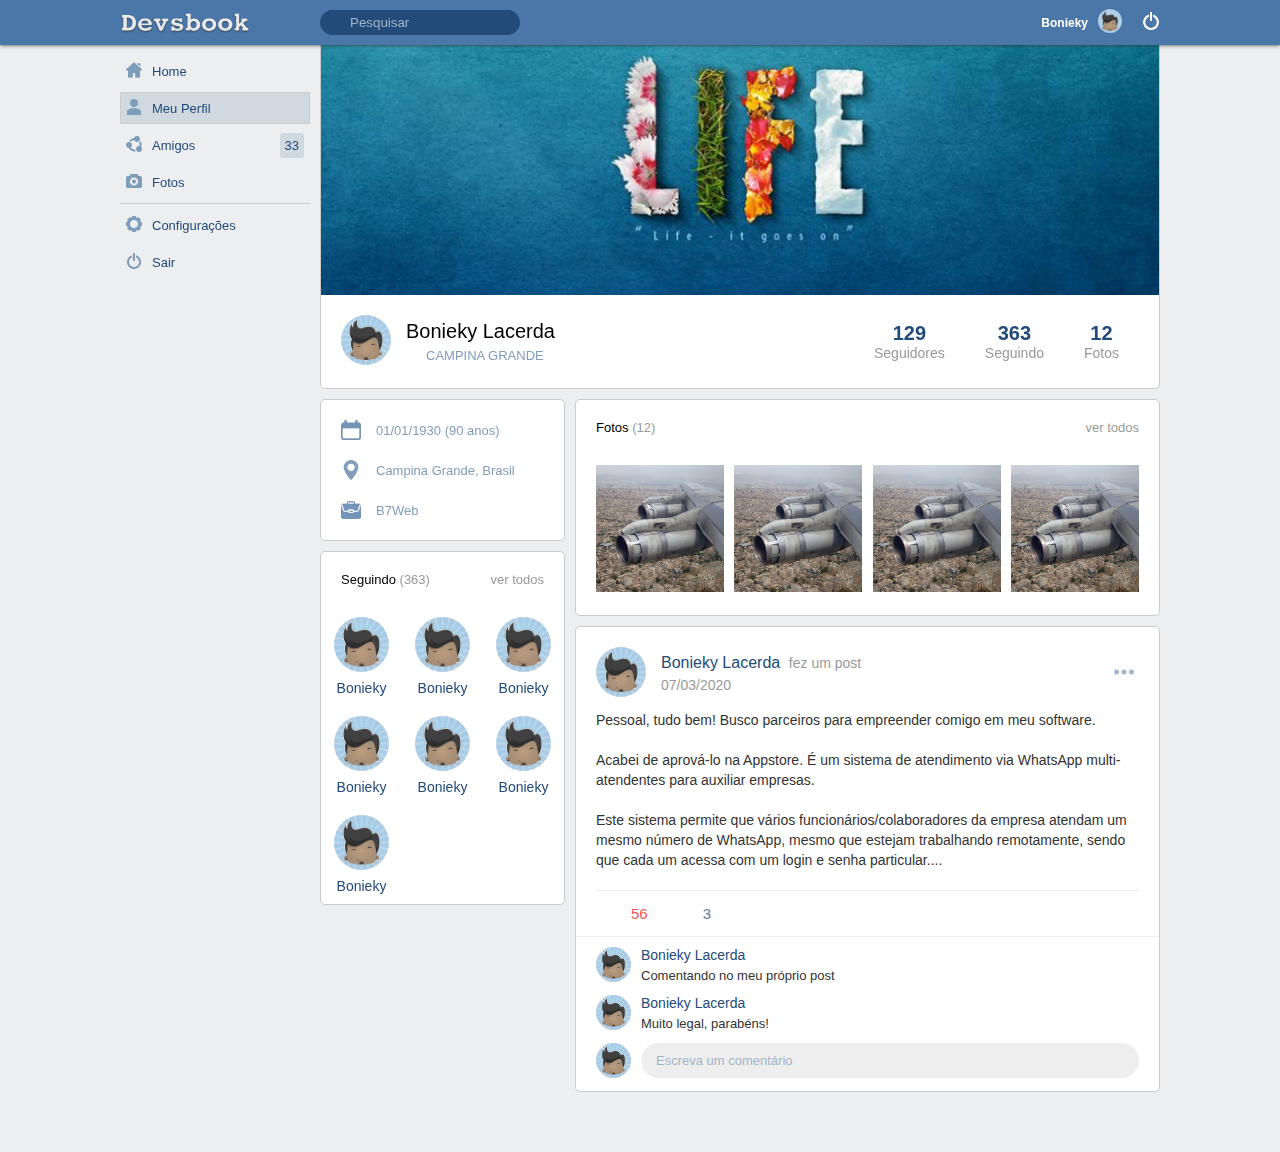
==== _MODELO/perfil.html @ 4f3a2437 "Projeto de uma rede social em MVC" ====
<!DOCTYPE html>
<html>
<head>
    <meta charset="utf-8" />
    <title></title>
    <meta name="viewport" content="width=device-width,minimum-scale=1,initial-scale=1"/>
    <link rel="stylesheet" href="../public/assets/css/style.css" />
</head>
<body>
    <header>
        <div class="container">
            <div class="logo">
                <a href=""><img src="../public/assets/images/devsbook_logo.png" /></a>
            </div>
            <div class="head-side">
                <div class="head-side-left">
                    <div class="search-area">
                        <form method="GET">
                            <input type="search" placeholder="Pesquisar" name="s" />
                        </form>
                    </div>
                </div>
                <div class="head-side-right">
                    <a href="" class="user-area">
                        <div class="user-area-text">Bonieky</div>
                        <div class="user-area-icon">
                            <img src="../public/media/avatars/avatar.jpg" />
                        </div>
                    </a>
                    <a href="" class="user-logout">
                        <img src="../public/assets/images/power_white.png" />
                    </a>
                </div>
            </div>
        </div>
    </header>
    <section class="container main">
        <aside class="mt-10">
            <nav>
                <a href="">
                    <div class="menu-item">
                        <div class="menu-item-icon">
                            <img src="../public/assets/images/home-run.png" width="16" height="16" />
                        </div>
                        <div class="menu-item-text">
                            Home
                        </div>
                    </div>
                </a>
                <a href="">
                    <div class="menu-item active">
                        <div class="menu-item-icon">
                            <img src="../public/assets/images/user.png" width="16" height="16" />
                        </div>
                        <div class="menu-item-text">
                            Meu Perfil
                        </div>
                    </div>
                </a>
                <a href="">
                    <div class="menu-item">
                        <div class="menu-item-icon">
                            <img src="../public/assets/images/friends.png" width="16" height="16" />
                        </div>
                        <div class="menu-item-text">
                            Amigos
                        </div>
                        <div class="menu-item-badge">
                            33
                        </div>
                    </div>
                </a>
                <a href="">
                    <div class="menu-item">
                        <div class="menu-item-icon">
                            <img src="../public/assets/images/photo.png" width="16" height="16" />
                        </div>
                        <div class="menu-item-text">
                            Fotos
                        </div>
                    </div>
                </a>
                <div class="menu-splitter"></div>
                <a href="">
                    <div class="menu-item">
                        <div class="menu-item-icon">
                            <img src="../public/assets/images/settings.png" width="16" height="16" />
                        </div>
                        <div class="menu-item-text">
                            Configurações
                        </div>
                    </div>
                </a>
                <a href="">
                    <div class="menu-item">
                        <div class="menu-item-icon">
                            <img src="../public/assets/images/power.png" width="16" height="16" />
                        </div>
                        <div class="menu-item-text">
                            Sair
                        </div>
                    </div>
                </a>
            </nav>
        </aside>
        <section class="feed">

            <div class="row">
                <div class="box flex-1 border-top-flat">
                    <div class="box-body">
                        <div class="profile-cover" style="background-image: url('../public/media/covers/cover.jpg');"></div>
                        <div class="profile-info m-20 row">
                            <div class="profile-info-avatar">
                                <img src="../public/media/avatars/avatar.jpg" />
                            </div>
                            <div class="profile-info-name">
                                <div class="profile-info-name-text">Bonieky Lacerda</div>
                                <div class="profile-info-location">Campina Grande</div>
                            </div>
                            <div class="profile-info-data row">
                                <div class="profile-info-item m-width-20">
                                    <div class="profile-info-item-n">129</div>
                                    <div class="profile-info-item-s">Seguidores</div>
                                </div>
                                <div class="profile-info-item m-width-20">
                                    <div class="profile-info-item-n">363</div>
                                    <div class="profile-info-item-s">Seguindo</div>
                                </div>
                                <div class="profile-info-item m-width-20">
                                    <div class="profile-info-item-n">12</div>
                                    <div class="profile-info-item-s">Fotos</div>
                                </div>
                            </div>
                        </div>
                    </div>
                </div>
            </div>
            
            <div class="row">

                <div class="column side pr-5">
                    
                    <div class="box">
                        <div class="box-body">
                            
                            <div class="user-info-mini">
                                <img src="../public/assets/images/calendar.png" />
                                01/01/1930 (90 anos)
                            </div>

                            <div class="user-info-mini">
                                <img src="../public/assets/images/pin.png" />
                                Campina Grande, Brasil
                            </div>

                            <div class="user-info-mini">
                                <img src="../public/assets/images/work.png" />
                                B7Web
                            </div>

                        </div>
                    </div>

                    <div class="box">
                        <div class="box-header m-10">
                            <div class="box-header-text">
                                Seguindo
                                <span>(363)</span>
                            </div>
                            <div class="box-header-buttons">
                                <a href="">ver todos</a>
                            </div>
                        </div>
                        <div class="box-body friend-list">
                            
                            <div class="friend-icon">
                                <a href="">
                                    <div class="friend-icon-avatar">
                                        <img src="../public/media/avatars/avatar.jpg" />
                                    </div>
                                    <div class="friend-icon-name">
                                        Bonieky
                                    </div>
                                </a>
                            </div>

                            <div class="friend-icon">
                                <a href="">
                                    <div class="friend-icon-avatar">
                                        <img src="../public/media/avatars/avatar.jpg" />
                                    </div>
                                    <div class="friend-icon-name">
                                        Bonieky
                                    </div>
                                </a>
                            </div>

                            <div class="friend-icon">
                                <a href="">
                                    <div class="friend-icon-avatar">
                                        <img src="../public/media/avatars/avatar.jpg" />
                                    </div>
                                    <div class="friend-icon-name">
                                        Bonieky
                                    </div>
                                </a>
                            </div>

                            <div class="friend-icon">
                                <a href="">
                                    <div class="friend-icon-avatar">
                                        <img src="../public/media/avatars/avatar.jpg" />
                                    </div>
                                    <div class="friend-icon-name">
                                        Bonieky
                                    </div>
                                </a>
                            </div>

                            <div class="friend-icon">
                                <a href="">
                                    <div class="friend-icon-avatar">
                                        <img src="../public/media/avatars/avatar.jpg" />
                                    </div>
                                    <div class="friend-icon-name">
                                        Bonieky
                                    </div>
                                </a>
                            </div>

                            <div class="friend-icon">
                                <a href="">
                                    <div class="friend-icon-avatar">
                                        <img src="../public/media/avatars/avatar.jpg" />
                                    </div>
                                    <div class="friend-icon-name">
                                        Bonieky
                                    </div>
                                </a>
                            </div>

                            <div class="friend-icon">
                                <a href="">
                                    <div class="friend-icon-avatar">
                                        <img src="../public/media/avatars/avatar.jpg" />
                                    </div>
                                    <div class="friend-icon-name">
                                        Bonieky
                                    </div>
                                </a>
                            </div>

                        </div>
                    </div>

                </div>
                <div class="column pl-5">

                    <div class="box">
                        <div class="box-header m-10">
                            <div class="box-header-text">
                                Fotos
                                <span>(12)</span>
                            </div>
                            <div class="box-header-buttons">
                                <a href="">ver todos</a>
                            </div>
                        </div>
                        <div class="box-body row m-20">
                            
                            <div class="user-photo-item">
                                <a href="#modal-1" rel="modal:open">
                                    <img src="../public/media/uploads/1.jpg" />
                                </a>
                                <div id="modal-1" style="display:none">
                                    <img src="../public/media/uploads/1.jpg" />
                                </div>
                            </div>

                            <div class="user-photo-item">
                                <a href="#modal-2" rel="modal:open">
                                    <img src="../public/media/uploads/1.jpg" />
                                </a>
                                <div id="modal-2" style="display:none">
                                    <img src="../public/media/uploads/1.jpg" />
                                </div>
                            </div>

                            <div class="user-photo-item">
                                <a href="#modal-3" rel="modal:open">
                                    <img src="../public/media/uploads/1.jpg" />
                                </a>
                                <div id="modal-3" style="display:none">
                                    <img src="../public/media/uploads/1.jpg" />
                                </div>
                            </div>

                            <div class="user-photo-item">
                                <a href="#modal-4" rel="modal:open">
                                    <img src="../public/media/uploads/1.jpg" />
                                </a>
                                <div id="modal-4" style="display:none">
                                    <img src="../public/media/uploads/1.jpg" />
                                </div>
                            </div>
                            
                        </div>
                    </div>

                    <div class="box feed-item">
                        <div class="box-body">
                            <div class="feed-item-head row mt-20 m-width-20">
                                <div class="feed-item-head-photo">
                                    <a href=""><img src="../public/media/avatars/avatar.jpg" /></a>
                                </div>
                                <div class="feed-item-head-info">
                                    <a href=""><span class="fidi-name">Bonieky Lacerda</span></a>
                                    <span class="fidi-action">fez um post</span>
                                    <br/>
                                    <span class="fidi-date">07/03/2020</span>
                                </div>
                                <div class="feed-item-head-btn">
                                    <img src="../public/assets/images/more.png" />
                                </div>
                            </div>
                            <div class="feed-item-body mt-10 m-width-20">
                                Pessoal, tudo bem! Busco parceiros para empreender comigo em meu software.<br/><br/>
                                Acabei de aprová-lo na Appstore. É um sistema de atendimento via WhatsApp multi-atendentes para auxiliar empresas.<br/><br/>
                                Este sistema permite que vários funcionários/colaboradores da empresa atendam um mesmo número de WhatsApp, mesmo que estejam trabalhando remotamente, sendo que cada um acessa com um login e senha particular....
                            </div>
                            <div class="feed-item-buttons row mt-20 m-width-20">
                                <div class="like-btn on">56</div>
                                <div class="msg-btn">3</div>
                            </div>
                            <div class="feed-item-comments">
                                
                                <div class="fic-item row m-height-10 m-width-20">
                                    <div class="fic-item-photo">
                                        <a href=""><img src="../public/media/avatars/avatar.jpg" /></a>
                                    </div>
                                    <div class="fic-item-info">
                                        <a href="">Bonieky Lacerda</a>
                                        Comentando no meu próprio post
                                    </div>
                                </div>

                                <div class="fic-item row m-height-10 m-width-20">
                                    <div class="fic-item-photo">
                                        <a href=""><img src="../public/media/avatars/avatar.jpg" /></a>
                                    </div>
                                    <div class="fic-item-info">
                                        <a href="">Bonieky Lacerda</a>
                                        Muito legal, parabéns!
                                    </div>
                                </div>

                                <div class="fic-answer row m-height-10 m-width-20">
                                    <div class="fic-item-photo">
                                        <a href=""><img src="../public/media/avatars/avatar.jpg" /></a>
                                    </div>
                                    <input type="text" class="fic-item-field" placeholder="Escreva um comentário" />
                                </div>

                            </div>
                        </div>
                    </div>


                </div>
                
            </div>

        </section>
    </section>
    <div class="modal">
        <div class="modal-inner">
            <a rel="modal:close">&times;</a>
            <div class="modal-content"></div>
        </div>
    </div>
    <script type="text/javascript" src="../public/assets/js/script.js"></script>
    <script type="text/javascript" src="../public/assets/js/vanillaModal.js"></script>
</body>
</html>
---- public/assets/css/style.css ----
@import 'defaults.css';
@import 'feed-item.css';
@import 'modal.css';

* {
    box-sizing: border-box;
    margin: 0;
    padding: 0;
}
body {
    font-family: Helvetica;
    font-size:13px;
    background-color:#edeef0;
    margin:0;
    padding-bottom:50px;
}
.container {
    max-width:1040px;
    margin:auto;
}
header {
    background-color:#4a76a8;
    height:45px;
    box-shadow: 0px 0px 4px #333;
    position:relative;
    z-index:99;
}
header .container {
    display:flex;
    height:inherit;
}
header .logo {
    width: 200px;
    display: flex;
    align-items: center;
}
header .logo a {
    display: flex;
}
header .logo img {
    height:20px;
}
header .head-side {
    flex:1;
    display:flex;
    justify-content: space-between;
    align-items: center;
}
.head-side .head-side-left {
    display: flex;
}
.head-side .head-side-right {
    display: flex;
    align-items: center;
}
.search-area input {
    background-color:#224b7a;
    background-image: url('search.png');
    background-size: 13px;
    background-position-x: 10px;
    background-position-y: center;
    background-repeat: no-repeat;
    width:200px;
    height:25px;
    border-radius:15px;
    border:0;
    outline:0;
    padding-left:30px;
    transition: all .3s;
}
::placeholder {
    color:#A2B4C9;
}
.search-area input:focus {
    width:300px;
    background-color: #FFF;
}

.user-area {
    display:flex;
    align-items: center;
    cursor: pointer;
    text-decoration: none;
}
.user-area-text {
    color:#FFF;
    font-size:12px;
    font-weight: bold;
    margin-right:10px;
}
.user-area-icon {
    margin-right:5px;
}
.user-area-icon img {
    width:24px;
    height:24px;
    border-radius: 50%;
}
.user-area-box {
    width:100px;
    height:100px;
    position:absolute;
    background-color:#fff;
    top:45px;
}

.user-logout {
    display:block;
    margin-left:15px;
}
.user-logout img {
    width:18px;
    height:18px;
}

.main {
    display:flex;
}
.main aside {
    width:190px;
    margin-right:10px;
}
.main aside nav a {
    text-decoration: none;
    display:block;
    color:#224b7a;
    margin-bottom:5px;
}
.menu-splitter {
    border-top:1px solid #ccc;
    margin-bottom:5px;
}
.menu-item {
    display:flex;
    align-items: center;
    height:32px;
    border:1px solid #edeef0;
}
.menu-item:hover, .menu-item.active {
    background-color:#d1d9e0;
    border:1px solid #CCC;
}
.menu-item-icon {
    width:16px;
    margin-right:10px;
    margin-left:5px;
}
.menu-item-text {
    flex:1;
    font-size:13px;
}
.menu-item-badge {
    background-color:#d1d9e0;
    padding:5px;
    border-radius:3px;
    margin-right:5px;
}

.main .feed {
    flex:1;
}

.feed .box {
    background-color: #FFF;
    border:1px solid #c9cacc;
    border-radius:5px;
    margin-bottom:10px;
}
.box .box-header {
    padding:10px;
    display: flex;
    align-items: center;
    justify-content: space-between;
}
.box .box-header-text {
    flex:1;
}
.box .box-header-text span {
    color:#999;
}
.box .box-header-buttons a {
    font-size:13px;
    color:#999;
    text-decoration: none;
}
.box .box-body img {
    max-width:100%;
}

.feed .border-top-flat {
    border-top:0;
    border-top-left-radius: 0;
    border-top-right-radius: 0;
}

.feed .row {
    display:flex;
}
.feed .column {
    display:flex;
    flex-direction: column;
    justify-content: flex-start;
    flex:1;
}
.feed .side {
    flex:none;
    width:250px;
}


.feed-new-editor {
    align-items: center;
}
.feed-new-avatar {
    margin-right:10px;
}
.feed-new-avatar img {
    width:50px;
    height:50px;
    border-radius:50%;
}
.feed-new-input-placeholder {
    flex:1;
    font-size:14px;
    color:#333;
}
.feed-new-input {
    flex:1;
    outline:0;
    border:0;
    font-size:14px;
    display: none;
    color:#333;
}
.feed-new-send {
    cursor: pointer;
    margin-right:5px;
}
.feed-new-send img {
    width:25px;
    height:25px;
}

.banners .box-body {
    margin:0 10px 10px 10px;
}
.banners .box-body a {
    display: block;
    margin-bottom:5px;
}

.profile-cover {
    height:250px;
    background-size: cover;
    background-position: center;
}

.profile-info {
    align-items: center;
}
.profile-info-avatar {
    margin-right:15px;
}
.profile-info-avatar img {
    width:50px;
    height:50px;
    border-radius:50%;
}
.profile-info-name {
    flex:1;
}
.profile-info-name-text {
    font-size:20px;
    margin-bottom:5px;
}
.profile-info-name-text a {
    color:#000;
    text-decoration: none;
}
.profile-info-location {
    color:#819db9;
    font-size:13px;
    text-transform: uppercase;
    background-image:url('pin.png');
    background-size: auto 15px;
    background-position: left center;
    background-repeat: no-repeat;
    padding-left:20px;
}

.profile-info-item {
    text-align: center;
}
.profile-info-item-n {
    font-weight: bold;
    font-size:20px;
    color:#224b7a;
}
.profile-info-item-s {
    font-size:14px;
    color:#999;
}

.user-info-mini {
    display:flex;
    align-items: center;
    margin:20px;
    color:#819db9;
    font-size:13px;
}
.user-info-mini img {
    width:20px;
    height:20px;
    margin-right:15px;
}

.friend-list {
    display: grid;
    grid-template-columns: repeat(3, 1fr);
}
.full-friend-list {
    display: grid;
    grid-template-columns: repeat(7, 1fr);
}

.friend-icon {
    text-align: center;
    margin:10px 0;
}
.friend-icon a {
    text-decoration: none;
}
.friend-icon-avatar {
    margin-bottom:5px;
}
.friend-icon-avatar img {
    width:55px;
    height:55px;
    border-radius:50%;
}
.friend-icon-name {
    width:60px;
    font-size:14px;
    margin: auto;
    color:#224b7a;
    white-space: nowrap;
    overflow: hidden;
    text-overflow: ellipsis;
}

.user-photo-item {
    margin-right:10px;
}
.user-photo-item:last-child {
    margin-right:0;
}
.user-photo-item img {
    max-width: 100%;
}

.tabs {
    border-bottom: 1px solid #c9cacc;
    display: flex;
}
.tab-item {
    padding:20px;
    font-size:15px;
    color:#999;
    border-bottom:2px solid #FFF;
    cursor: pointer;
}
.tab-item:hover {
    color:#000;
}
.tab-item.active {
    color:#000;
    border-bottom:2px solid #224b7a;
}
.tab-body {
    display: none;
    padding:10px 0;
}

.full-user-photos {
    display: grid;
    grid-template-columns: repeat(4, 1fr);
    gap:10px;
    margin:20px;
}
.full-user-photos .user-photo-item {
    margin:0;
}

@media (max-width: 992px) {
    header .head-side-right {
        display:none !important;
    }

    header .logo {
        margin-left:10px;
    }

    .search-area input {
        width:35px;
    }
    .search-area input:focus {
        width:150px;
    }

    header .head-side {
        justify-content: flex-end;
    }

    .head-side-left {
        margin-right:10px;
    }

    .main {
        flex-direction: column;
    }

    .main aside {
        width:100%;
    }

    aside nav {
        display:flex;
        width: 100%;
        overflow-x: auto;
        padding: 0 10px;
    }

    .main aside nav a {
        margin-right:15px;
    }

    .menu-splitter {
        display:none;
    }

    .menu-item-badge {
        display:none;
    }

    .menu-item-text {
        margin-right:5px;
    }

    .feed .side {
        display:none;
    }

    .feed > .row > .column {
       padding:0 10px; 
    }

    .profile-cover {
        height:150px;
    }

    .profile-info {
        flex-direction: column;
    }

    .profile-info-name {
        margin-top:10px;
    }

    .profile-info-data {
        margin-top:30px;
    }

    .full-friend-list {
        grid-template-columns: repeat(3, 1fr);
    }

    .full-user-photos {
        grid-template-columns: repeat(1, 1fr);
    }

}
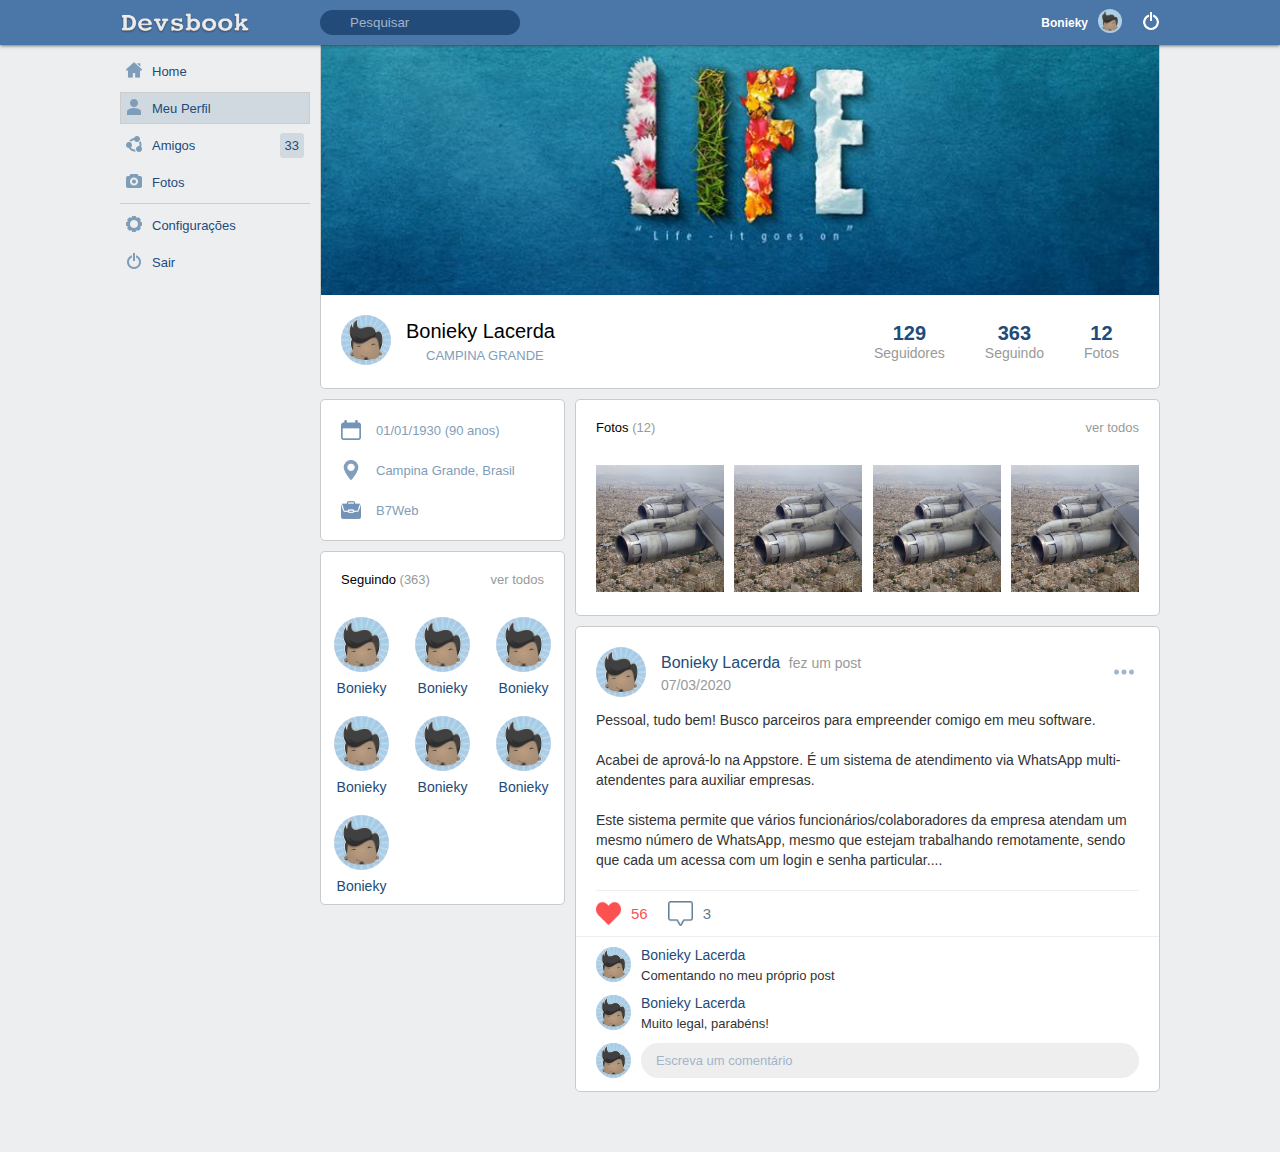
==== commit 794b4db0: "Implementação das visualização das fotos postadas no perfil do usuário" ====
--- a/_MODELO/perfil.html
+++ b/_MODELO/perfil.html
@@ -270,37 +270,37 @@
                             
                             <div class="user-photo-item">
                                 <a href="#modal-1" rel="modal:open">
-                                    <img src="../public/media/uploads/1.jpg" />
+                                    <img src="../public/media/uploads/01.jpg" />
                                 </a>
                                 <div id="modal-1" style="display:none">
-                                    <img src="../public/media/uploads/1.jpg" />
+                                    <img src="../public/media/uploads/01.jpg" />
                                 </div>
                             </div>
 
                             <div class="user-photo-item">
                                 <a href="#modal-2" rel="modal:open">
-                                    <img src="../public/media/uploads/1.jpg" />
+                                    <img src="../public/media/uploads/01.jpg" />
                                 </a>
                                 <div id="modal-2" style="display:none">
-                                    <img src="../public/media/uploads/1.jpg" />
+                                    <img src="../public/media/uploads/01.jpg" />
                                 </div>
                             </div>
 
                             <div class="user-photo-item">
                                 <a href="#modal-3" rel="modal:open">
-                                    <img src="../public/media/uploads/1.jpg" />
+                                    <img src="../public/media/uploads/01.jpg" />
                                 </a>
                                 <div id="modal-3" style="display:none">
-                                    <img src="../public/media/uploads/1.jpg" />
+                                    <img src="../public/media/uploads/01.jpg" />
                                 </div>
                             </div>
 
                             <div class="user-photo-item">
                                 <a href="#modal-4" rel="modal:open">
-                                    <img src="../public/media/uploads/1.jpg" />
+                                    <img src="../public/media/uploads/01.jpg" />
                                 </a>
                                 <div id="modal-4" style="display:none">
-                                    <img src="../public/media/uploads/1.jpg" />
+                                    <img src="../public/media/uploads/01.jpg" />
                                 </div>
                             </div>
                             
--- a/public/assets/css/style.css
+++ b/public/assets/css/style.css
@@ -390,6 +390,20 @@
 .full-user-photos .user-photo-item {
     margin:0;
 }
+.feed-pagination a {
+    display: inline-block;
+    padding: 7px 10px;
+    border: 1px solid #CCCCCC;
+    margin: 5px 2px;
+    text-decoration: none;
+    color: #000000;
+}
+.feed-pagination a:hover {
+    background-color: #DDDDDD;
+}
+.feed-pagination a.active {
+    background-color: #FFFFFF;
+}
 
 @media (max-width: 992px) {
     header .head-side-right {
